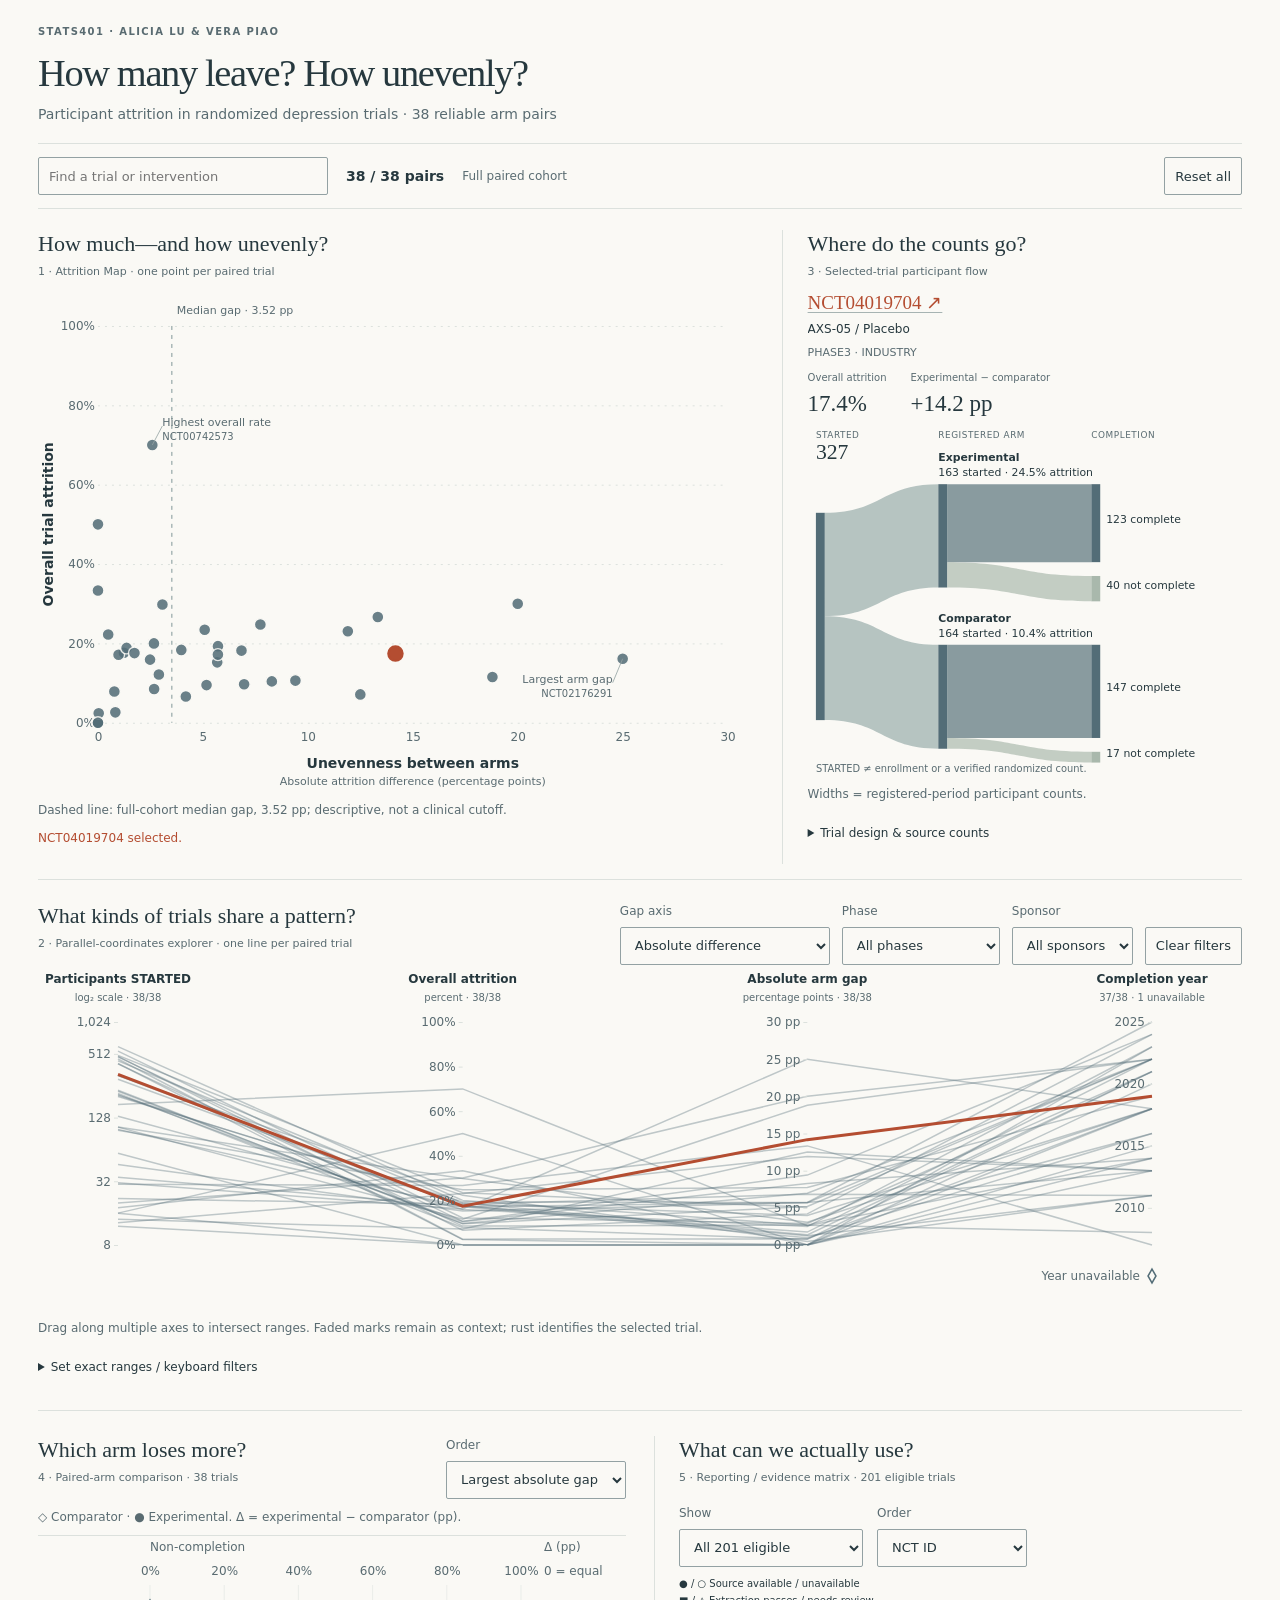
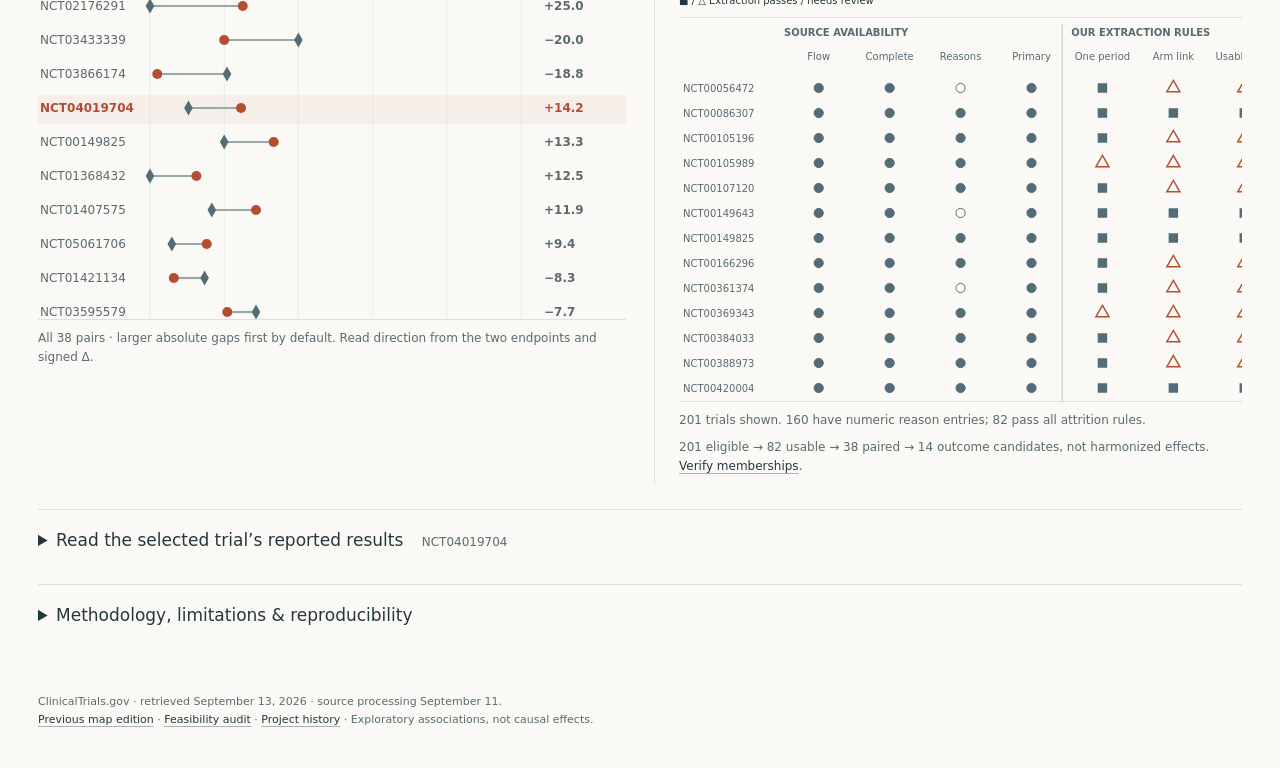
==== five-view/index.html @ 1618196f "Publish five-view dashboard alongside preserved project page" ====
<!doctype html><html lang="en"><head><meta charset="utf-8"><meta name="viewport" content="width=device-width, initial-scale=1"><title>How many leave? How unevenly? · STATS401</title><link rel="stylesheet" href="style.css"><script defer src="vendor/d3.v7.min.js"></script><script defer src="dashboard-data.js"></script><script defer src="app.js"></script></head><body>
<a class="skip" href="#explorer-title">Skip to trial explorer</a>
<header><div class="eyebrow">STATS401 · Alicia Lu & Vera Piao</div><h1>How many leave? How unevenly?</h1><p class="subtitle" id="headline">Participant attrition in randomized depression trials · 38 reliable arm pairs</p></header><main>
<div class="overview-tools"><div class="search-wrap"><label class="sr-only" for="search">Find a trial by NCT, title or intervention</label><input id="search" type="search" role="combobox" aria-autocomplete="list" aria-expanded="false" aria-controls="search-results" autocomplete="off" placeholder="Find a trial or intervention"><ul id="search-results" role="listbox" hidden></ul></div><strong id="subset-status" role="status" aria-live="polite">38 / 38 pairs</strong><span id="filter-status" class="small"></span><button id="reset" type="button">Reset all</button></div>
<div class="main-analysis">
<section class="map-area primary-view" data-view="map"><h2>How much—and how unevenly? <span>1 · Attrition Map · one point per paired trial</span></h2><div id="attrition-map" class="chart map-chart"></div><p class="caption">Dashed line: full-cohort median gap, 3.52 pp; descriptive, not a clinical cutoff.</p><p id="selection-status" class="selection-status" role="status"></p></section>
<section id="selected-panel" class="primary-view" data-view="sankey"><h2>Where do the counts go? <span>3 · Selected-trial participant flow</span></h2><div id="trial-detail" aria-live="polite"></div><div id="sankey" class="chart"></div><p id="flow-status" class="caption"></p><details id="trial-metadata"><summary>Trial design & source counts</summary><div id="trial-metadata-content"></div></details></section>
</div>
<section class="explorer primary-view" data-view="parallel" aria-labelledby="explorer-title"><div class="section-heading"><h2 id="explorer-title" tabindex="-1">What kinds of trials share a pattern? <span>2 · Parallel-coordinates explorer · one line per paired trial</span></h2><div class="local-controls"><label>Gap axis<select id="gap-mode" title="Changing the gap definition clears only its range filter."><option value="absolute">Absolute difference</option><option value="signed">Experimental − comparator</option></select></label><label>Phase<select id="phase-filter"><option value="all">All phases</option></select></label><label>Sponsor<select id="sponsor-filter"><option value="all">All sponsors</option></select></label><button id="clear-filters" type="button">Clear filters</button></div></div><div id="parallel" class="chart" tabindex="0" aria-label="Parallel coordinates; scroll horizontally on narrow screens. Keyboard range controls follow."></div><p class="caption">Drag along multiple axes to intersect ranges. Faded marks remain as context; rust identifies the selected trial. <span class="scroll-hint">Swipe horizontally for all axes, or use exact ranges below.</span></p><details id="range-details"><summary>Set exact ranges / keyboard filters</summary><form id="range-form"><div id="range-inputs"></div><button type="submit">Apply ranges</button><span id="range-error" role="alert"></span></form></details></section>
<div class="lower-analysis">
<section class="primary-view" data-view="dumbbell"><div class="section-heading"><h2>Which arm loses more? <span>4 · Paired-arm comparison · 38 trials</span></h2><label>Order<select id="pair-sort"><option value="absolute">Largest absolute gap</option><option value="signed">Signed difference</option><option value="id">NCT ID</option></select></label></div><p class="caption">◇ Comparator · ● Experimental. Δ = experimental − comparator (pp).</p><div id="dumbbell" class="chart bounded" tabindex="0" aria-label="Scrollable paired comparisons"></div><p id="pair-note" class="caption"></p></section>
<section class="primary-view" data-view="matrix"><div class="section-heading"><h2>What can we actually use? <span>5 · Reporting / evidence matrix · 201 eligible trials</span></h2></div><div class="local-controls"><label>Show<select id="report-status"><option value="all">All 201 eligible</option><option value="subset">Current paired subset</option><option value="usable">82 usable rates</option><option value="review">119 needing review</option></select></label><label>Order<select id="report-sort"><option value="id">NCT ID</option><option value="year">Completion year</option></select></label></div><div class="matrix-key">● / ○ Source available / unavailable<br>■ / △ Extraction passes / needs review</div><div id="matrix" class="chart bounded" tabindex="0" aria-label="Scrollable reporting matrix"></div><p id="report-note" class="caption"></p><p class="caption">201 eligible → 82 usable → 38 paired → 14 outcome candidates, not harmonized effects. <a href="eligibility.json">Verify memberships</a>.</p></section>
</div>
<div class="secondary-views"><details id="record-details"><summary>Read the selected trial’s reported results <span id="record-id"></span></summary><details id="reason-details"><summary>Original non-completion reasons</summary><label>Display<select id="reason-mode"><option value="count">Reported counts</option><option value="share">Share of non-completions, reconciled arms only</option></select></label><div id="reason-detail"></div></details><details id="outcome-details"><summary>Primary outcome information—not harmonized</summary><div id="outcome-detail"></div></details></details>
<details id="methods" class="methods"><summary>Methodology, limitations & reproducibility</summary><div class="method-copy"><h3>Source and scope</h3><p>ClinicalTrials.gov v2 API, retrieved September 13, 2026; source processing September 11. Four immutable local JSON pages, 335 candidate studies, 201 eligible studies. Completed interventional studies with Phase II/III present, randomized parallel design, structured results and explicit major-depression labels; mixed bipolar/schizophrenia labels deferred. This is a selected registry cohort, not a census. <a href="../docs/EXTENDED_DATA_DICTIONARY.md">Field-level definitions</a>.</p>
<h3>How the coordinated views work</h3><p>The explorer contains exactly the 38 reliable paired trials. Axes show STARTED on a log₂ scale, overall attrition in percent, absolute or signed arm difference in percentage points, and completion year. One year is unavailable: its line stops before that axis and a separate missing marker remains selectable. Any active year range excludes that record. Phase and sponsor are categorical filters, not numerical axes. Multiple ranges and category filters intersect; endpoints are inclusive. Changing the gap definition clears only that axis’s range.</p><p>Trial selection and filtered membership are separate. An outside-subset selection remains visible with a warning; the Sankey always shows that one trial, never pooled participants. Search can return any of the 201 records; nonpaired records have no invented gap or flow. If a selected trial is excluded by the matrix’s local display filter, selection restores “All 201 eligible” to reveal it. Clearing filters preserves selection; Reset all also restores the default trial, axis mode, sorts, matrix display and reason units.</p><p>Sankey widths share one participants-per-pixel scale within the selected trial; that scale is recalculated when the trial changes. Do not compare ribbon widths between separate selections as absolute sample sizes. Each arm partitions STARTED into COMPLETED and not completed, without withdrawal-reason branches. Zero counts have zero-width ribbons and explicit terminal labels. STARTED is not relabeled randomized. The layout represents aggregate accounting, not individual longitudinal paths.</p><h3>Rates, periods and mappings</h3><p>Attrition = 1 − COMPLETED/STARTED, with positive STARTED and valid participant counts; aggregate arm counts before dividing. STARTED is not automatically number randomized. Enrollment differs from STARTED in 11 usable trials and is never substituted. The sole reported period can include follow-up. 51 trials have multiple periods; 106 need protocol/flow arm-mapping review; these categories overlap. No ambiguous period is selected. Exact label matches allow only case/whitespace normalization and must form a bijection.</p><p>Paired contrasts require exactly two groups, one explicitly EXPERIMENTAL and one explicit placebo, active, sham or no-intervention comparator. Registry types—not row order—define roles. NCT00149643 reports zero completions and is retained as a flagged anomaly, with a separate sensitivity analysis. Counts can be arithmetically valid without a resolved interpretation.</p>
<h3>Missingness and selection</h3><p>Missing values remain missing. Reasons are not synonym-merged; shares require the complete arm reason sum to reconcile with non-completions. 152 usable arms across 55 trials have reconciled reasons, while 69 otherwise usable arms lack a reason sum. Exact calendar span exists for only 39 usable trials and measures recruitment/study time, not participant follow-up. Sponsor extraction imbalance (52/155 INDUSTRY; 28/43 OTHER) limits generalization.</p>
<h3>Model and outcome limits</h3><p>The three-covariate, equal-trial regression estimates associations with overall trial attrition, not differential attrition, causes or predictions. All bootstrap coefficient intervals cross zero; the sponsor estimate is sensitive to the flagged record. HC3 standard errors and diagnostics are exported. We inspected 330 primary outcomes and 1,888 cells. The 14 MADRS-change candidates require adjudication of timepoint, analysis population, adjustment, missing-data handling and direction before an effect analysis. No effect-of-attrition or reporting-bias claim has been established.</p>
<h3>Reproduce and inspect</h3><p>From the repository root: run <code>.venv/bin/python scripts/deepen.py</code>, <code>.venv/bin/python scripts/validate_deep.py</code> and <code>.venv/bin/python scripts/validate_story.py</code>; serve with <code>python3 -m http.server 8000</code>, copy <code>final/data.json</code> and <code>final/eligibility.json</code> into <code>five-view/</code>, then open <code>/five-view/</code>. Original raw snapshot is required for exact rebuilding. No analytical definition changed in this dashboard pass.</p><p><a href="../data/analysis/trial_metrics.csv">Trial metrics</a> · <a href="../data/analysis/differential_attrition.csv">Paired differences</a> · <a href="../data/analysis/variable_coverage.csv">Missingness</a> · <a href="../data/analysis/model_coefficients.csv">Model estimates</a> · <a href="../FINAL_PROJECT_PROGRESS.md">Full audit</a> · <a href="../research-2026-09-27/">Preserved research edition</a> · <a href="../index.html">Interim edition</a></p>
<h3>Evaluation still to do</h3><p>Ask 4–6 classmates to summarize the story after one scroll, interpret a signed gap, identify its denominator, explain why 14 is not an effect-analysis sample, and distinguish a missing source field from an extraction rule needing review. Record correctness, approximate time, assistance, clarity ratings and comments. No human usability evaluation has yet been conducted.</p></div></details></div></main><footer>ClinicalTrials.gov · retrieved September 13, 2026 · source processing September 11.<br><a href="../final/">Previous map edition</a> · <a href="../COMPLEX_VIS_FEASIBILITY_AUDIT.md">Feasibility audit</a> · <a href="../FINAL_PROJECT_PROGRESS.md">Project history</a> · Exploratory associations, not causal effects.</footer><div id="tooltip" role="tooltip" hidden></div><noscript><p>This view needs JavaScript. <a href="../index.html">Open the static interim page</a>.</p></noscript></body></html>
---- five-view/style.css ----
:root{--paper:#faf9f5;--ink:#26383e;--muted:#596b71;--slate:#536d77;--rust:#b44d31;--line:#dce1dd;--soft:#e7eeeb}*{box-sizing:border-box}html{scroll-behavior:smooth}body{margin:0;background:var(--paper);color:var(--ink);font:15px/1.6 system-ui,-apple-system,BlinkMacSystemFont,"Segoe UI",sans-serif}header,main,footer{max-width:1460px;margin:auto;padding-inline:38px}header{padding-top:29px;padding-bottom:22px}.eyebrow{font-size:10px;font-weight:650;letter-spacing:.14em;text-transform:uppercase;color:var(--muted)}h1{font:400 clamp(34px,3.5vw,52px)/1.12 Georgia,"Times New Roman",serif;letter-spacing:-.035em;margin:12px 0 8px}.subtitle{margin:0;color:var(--muted);font-size:14px}.phone-only{display:none}h2{font-size:15px;font-weight:600;line-height:1.4;margin:0 0 8px}h2 span{font-size:12px;font-weight:400;color:var(--muted);display:block;margin-top:3px}h3{font-size:18px;line-height:1.3}p{max-width:850px}a{color:var(--ink);text-underline-offset:3px;text-decoration-color:#a7b4b3}a:hover{color:var(--rust)}.overview-tools{display:flex;align-items:center;gap:15px;padding:13px 0;border-top:1px solid var(--line);border-bottom:1px solid var(--line)}.view-label{font-size:14px;font-weight:650;margin-right:auto}.view-label span{font-size:12px;color:var(--muted);font-weight:400;margin-left:13px}input,select,button{font:13px system-ui;background:transparent;border:1px solid #93a1a3;color:var(--ink);padding:9px 10px;border-radius:2px;min-height:38px;max-width:100%}button{cursor:pointer}button:hover{background:var(--soft)}label{display:inline-flex;flex-direction:column;font-size:12px;gap:5px;color:var(--muted)}.search-wrap{position:relative;width:290px;z-index:5}#search{width:100%}#search-results{position:absolute;top:100%;left:0;right:0;background:var(--paper);box-shadow:0 8px 24px #26383e20;border:1px solid var(--line);list-style:none;margin:4px 0 0;padding:5px;max-height:340px;overflow:auto}#search-results button{display:block;width:100%;text-align:left;border:0;line-height:1.4;padding:10px;font-size:12px}#search-results button small{display:block;color:var(--muted);margin-top:4px}#search-results .no-result{padding:12px;font-size:13px}.main-analysis{display:grid;grid-template-columns:minmax(0,1fr) 310px;gap:32px;padding-top:21px}.map-area{min-width:0}.chart{width:100%;overflow-x:auto}.chart svg{display:block;width:100%;height:auto}.map-chart svg{min-width:0}.chart text{font-family:system-ui,sans-serif;fill:var(--muted);font-size:12px}.chart .domain{display:none}.chart .tick line{stroke:var(--line)}.map-chart .axis-title{font-size:14px;font-weight:550;fill:var(--ink)}.map-chart .annotation{font-size:11px}.map-chart .trial-mark{stroke:var(--paper);stroke-width:1.4;fill:var(--slate);opacity:.86}.trial-mark{cursor:pointer}.trial-mark:focus{outline:none;stroke:var(--rust);stroke-width:3}.trial-mark.selected{stroke:var(--rust)!important;stroke-width:2.5!important;fill:var(--rust)!important;opacity:1!important}g.selected,g.trial-mark:focus{stroke:none!important;fill:initial!important}g.selected>text,g.trial-mark:focus>text{font-weight:700;fill:var(--rust)}g.selected>.row-background{fill:#b44d3110;stroke:none}.trial-mark{transition:fill .15s,stroke-width .15s}.caption,.selection-status{font-size:12px;line-height:1.55;color:var(--muted);margin:9px 0}.selection-status{color:var(--rust);min-height:19px}#selected-panel{border-left:1px solid var(--line);padding-left:25px;min-width:0}#trial-detail h3{font:23px/1.15 Georgia,serif;margin:12px 0 7px;overflow-wrap:anywhere}#trial-detail .trial-label{font-size:14px;line-height:1.4;margin:9px 0 15px}.trial-metrics{display:flex;gap:27px;margin:15px 0 20px}.trial-metrics div{min-width:0}.trial-metrics dt{font-size:11px;color:var(--muted)}.trial-metrics dd{font:27px/1.2 Georgia,serif;margin:4px 0 0}.arm-block{margin:20px 0}.arm-label{display:flex;justify-content:space-between;gap:10px;font-size:12px}.arm-label strong{font-weight:600}.arm-label span{color:var(--rust);white-space:nowrap}.arm-name{font-size:12px;color:var(--muted);margin:3px 0 7px;overflow-wrap:anywhere}.completion-track{height:15px;display:flex;background:var(--soft);width:100%}.completed-segment{background:var(--slate)}.left-segment{background:var(--rust)}.arm-counts{display:flex;justify-content:space-between;font-size:11px;margin-top:6px;gap:5px}.bar-key{display:flex;flex-wrap:wrap;gap:13px;font-size:10px;margin:10px 0;color:var(--muted)}.key-completed{color:var(--slate)}.key-left{color:var(--rust)}.warning{font-size:12px;color:var(--rust)}#trial-metadata summary{font-size:12px}#trial-metadata-content{font-size:12px;color:var(--muted)}#trial-metadata-content dl{margin:8px 0;display:grid;grid-template-columns:80px 1fr;gap:4px 8px}#trial-metadata-content dd{margin:0;overflow-wrap:anywhere}.supporting-views{display:grid;grid-template-columns:1fr 1fr 1fr;gap:30px;margin-top:15px;padding-top:24px;border-top:1px solid var(--line)}.support{min-width:0}.support+.support{border-left:1px solid var(--line);padding-left:28px}.mini-chart{min-height:170px}.mini-chart svg{min-width:0}.mini-chart text{font-size:10px}.mini-chart .selected{stroke-width:2!important}#eligibility-stages{list-style:none;padding:0;margin:13px 0 12px}.eligibility-step{margin-bottom:10px;display:grid;grid-template-columns:32px 1fr 14px;column-gap:8px;align-items:baseline}.stage-number{font-size:14px;font-weight:650}.stage-label{font-size:12px;color:var(--muted)}.stage-track{height:4px;background:#e7ece8;margin-top:4px}.stage-bar{height:100%;background:var(--slate)}.stage-inclusion{color:var(--rust);font-size:12px}.evidence-key{font-size:10px;color:var(--muted)}.secondary-views{margin-top:29px;padding-bottom:20px}details{margin:12px 0}summary{cursor:pointer;font-size:14px;padding:9px 0;color:var(--ink)}.secondary-views>details{border-top:1px solid var(--line);padding:9px 0}.secondary-views>details>summary{font-size:17px;line-height:1.5}.secondary-views>details>summary span{font-size:12px;color:var(--muted);margin-left:13px}details[open]>summary{margin-bottom:12px}.local-controls{display:flex;gap:20px;flex-wrap:wrap;margin:16px 0}.detail-chart{margin:18px 0}.detail-chart svg{min-width:850px}.matrix-key{font-size:12px;display:flex;gap:25px;flex-wrap:wrap}.matrix-key b{font-weight:400;color:var(--rust)}.matrix-chart{max-height:450px;overflow:auto;border-block:1px solid var(--line)}.matrix-chart svg{min-width:930px}.method-copy{max-width:880px}.method-copy h3{font-size:16px}.method-copy p,details>p{font-size:13px}.small{font-size:12px;color:var(--muted)}code{font-size:12px;overflow-wrap:anywhere}table{border-collapse:collapse;width:100%;font-size:12px}th,td{text-align:left;padding:8px;border-bottom:1px solid var(--line);vertical-align:top}#reason-detail,#outcome-detail{overflow:auto}#tooltip{position:fixed;z-index:20;max-width:min(330px,90vw);background:var(--ink);color:white;font-size:12px;line-height:1.5;padding:12px 15px;white-space:pre-line;overflow-wrap:anywhere;pointer-events:none;box-shadow:0 5px 18px #0002}footer{padding-block:15px 40px;font-size:11px;color:var(--muted)}.sr-only{position:absolute;width:1px;height:1px;padding:0;margin:-1px;overflow:hidden;clip:rect(0,0,0,0);white-space:nowrap;border:0}.skip{position:absolute;top:-100px}.skip:focus{top:0;background:white;padding:12px;z-index:50}:focus-visible{outline:3px solid var(--rust);outline-offset:3px}@media(max-width:1000px){header,main,footer{padding-inline:25px}.main-analysis{grid-template-columns:minmax(0,1fr) 270px;gap:20px}#selected-panel{padding-left:18px}.supporting-views{gap:18px}.support+.support{padding-left:17px}}@media(max-width:760px){header,main,footer{padding-inline:19px}header{padding-top:22px}.phone-only{display:block}h1{font-size:38px}.overview-tools{flex-wrap:wrap;gap:10px}.view-label{width:100%}.search-wrap{flex:1;min-width:180px}.main-analysis{display:flex;flex-direction:column;gap:20px}.map-area{width:100%}#selected-panel{border-left:0;border-top:1px solid var(--line);padding:19px 0 0;width:100%}.trial-metrics{gap:40px}.supporting-views{grid-template-columns:1fr;gap:18px}.support+.support{border-left:0;border-top:1px solid var(--line);padding:18px 0 0}.mini-chart{min-height:0}.secondary-views>details>summary span{display:block;margin:3px 0 0}.detail-chart svg{min-width:850px}#dumbbell svg{min-width:360px}.subtitle{font-size:12px}}@media(prefers-reduced-motion:reduce){html{scroll-behavior:auto}.trial-mark{transition:none}}

.design-line{font-size:11px;color:var(--muted)}
/* Frozen five-view dashboard. Existing methodological details remain below. */
header,main,footer{max-width:1600px}h1{font-size:clamp(32px,3vw,46px)}header{padding-block:24px 18px}.overview-tools{gap:18px}.overview-tools #reset{margin-left:auto}#subset-status{font-size:14px;white-space:nowrap}.main-analysis{grid-template-columns:minmax(0,1.55fr) minmax(360px,1fr);gap:30px}.primary-view{min-width:0}.primary-view h2{font:22px/1.25 Georgia,serif;margin:0 0 12px}.primary-view h2 span{font:11px/1.5 system-ui;margin-top:6px;color:var(--muted)}#selected-panel{padding-left:25px}#trial-detail h3{font:19px/1.2 Georgia;margin:6px 0}#trial-detail .trial-label{font-size:12px;margin:6px 0;max-height:48px;overflow:auto}.trial-metrics{margin:8px 0 3px;gap:24px}.trial-metrics dd{font-size:23px}.trial-metrics dt{font-size:10px}#sankey svg{min-width:390px}#sankey text{font-size:11px;fill:var(--ink)}#sankey .flow-heading{font-size:9px;letter-spacing:.06em;fill:var(--muted)}#sankey .flow-role{font-weight:650}#sankey .flow-total{font:22px Georgia,serif}#sankey .flow-footnote{font-size:10px;fill:var(--muted)}.flow-link{opacity:.67}.flow-link:hover,.flow-link:focus{opacity:1;stroke:var(--rust);stroke-width:1.5;outline:none}#sankey.selected{border:0;fill:initial!important;stroke:none!important}.empty-flow{padding:70px 10px;color:var(--muted);font-size:14px}.explorer{border-block:1px solid var(--line);padding:22px 0 12px;margin-top:15px}.section-heading{display:flex;align-items:flex-start;justify-content:space-between;gap:20px}.section-heading .local-controls{margin:0;gap:12px;align-items:flex-end}.section-heading .local-controls select{max-width:210px}.section-heading .local-controls button{align-self:flex-end}#parallel svg{min-width:760px}#parallel .parallel-line{fill:none!important;stroke:var(--slate);stroke-width:1.5;opacity:.36;cursor:pointer;pointer-events:stroke}#parallel .parallel-line:hover{stroke-width:3;opacity:1}#parallel .parallel-line.selected{fill:none!important;stroke:var(--rust)!important;stroke-width:3!important;opacity:1!important}#parallel .parallel-line:focus{stroke:var(--rust);stroke-width:4;opacity:1;outline:none}#parallel .axis-name{font-size:12px;font-weight:600;fill:var(--ink)}#parallel .axis-unit{font-size:10px}.axis-brush .selection{fill:var(--rust);fill-opacity:.16;stroke:var(--rust)}.axis-brush .overlay{cursor:crosshair}.missing-year{fill:var(--paper);stroke:var(--slate);stroke-width:1.5}#parallel .missing-year.selected{fill:var(--rust)!important}.outside-subset:not(.selected){opacity:.12!important}.trial-mark.selected{opacity:1!important}.lower-analysis{display:grid;grid-template-columns:1fr 1fr;gap:28px;padding-top:25px}.lower-analysis>section+section{border-left:1px solid var(--line);padding-left:24px}.bounded{height:385px;overflow:auto;border-block:1px solid var(--line);overscroll-behavior:contain}#dumbbell svg{min-width:360px}#matrix svg{min-width:820px}.matrix-key{font-size:10px;line-height:1.7;margin:8px 0}.lower-analysis .local-controls{margin:6px 0;gap:14px}#range-inputs{display:grid;grid-template-columns:repeat(4,1fr);gap:12px;margin-bottom:12px}fieldset{border:0;padding:0;margin:0;min-width:0}legend{font-size:12px;font-weight:600;margin-bottom:7px}fieldset label{width:47%;margin-right:2%}fieldset input{width:100%;font-size:12px}#range-error{font-size:12px;color:var(--rust);margin-left:15px}#range-details summary{font-size:12px}#range-details[open]{padding-bottom:12px}.secondary-views{margin-top:25px}#tooltip{max-width:min(370px,90vw)}g.trial-mark.outside-subset.selected{opacity:1!important}#trial-detail h3 a{color:var(--rust)}.map-chart .trial-mark.selected{r:7}
@media(max-width:1150px){.main-analysis{grid-template-columns:minmax(0,1.3fr) minmax(340px,1fr);gap:20px}.section-heading{flex-wrap:wrap;gap:8px}.section-heading .local-controls{margin-bottom:10px}.lower-analysis{gap:18px}.primary-view h2{font-size:20px}header,main,footer{padding-inline:24px}}
@media(max-width:850px){.main-analysis{display:flex;flex-direction:column}.map-area{width:100%}#selected-panel{border-left:0;border-top:1px solid var(--line);padding:20px 0 0}.lower-analysis{grid-template-columns:1fr}.lower-analysis>section+section{border-left:0;border-top:1px solid var(--line);padding:20px 0 0}.overview-tools{flex-wrap:wrap}.overview-tools .search-wrap{width:100%;flex:auto}.overview-tools #reset{margin-left:auto}#range-inputs{grid-template-columns:1fr 1fr}.section-heading .local-controls{flex-wrap:wrap}#sankey{max-width:550px}#selected-panel .trial-label{max-height:none}.trial-metrics{gap:40px}#filter-status{font-size:11px}header,main,footer{padding-inline:18px}.primary-view h2{font-size:21px}}
@media(prefers-reduced-motion:reduce){*{scroll-behavior:auto!important;transition:none!important}}
g.trial-mark.selected,g.trial-mark:focus{stroke:none!important;stroke-width:0!important;fill:none!important}g.trial-mark.selected>text{fill:var(--rust);stroke:none!important}#dumbbell svg{min-width:420px}#matrix svg{min-width:610px}#matrix text{font-size:10px}#matrix .row text{font-size:10px}#matrix .row.selected text{font-weight:700}.outside-subset:not(.selected){opacity:.2!important}
.scroll-hint{display:none}@media(max-width:850px){.scroll-hint{display:block;margin-top:4px}}
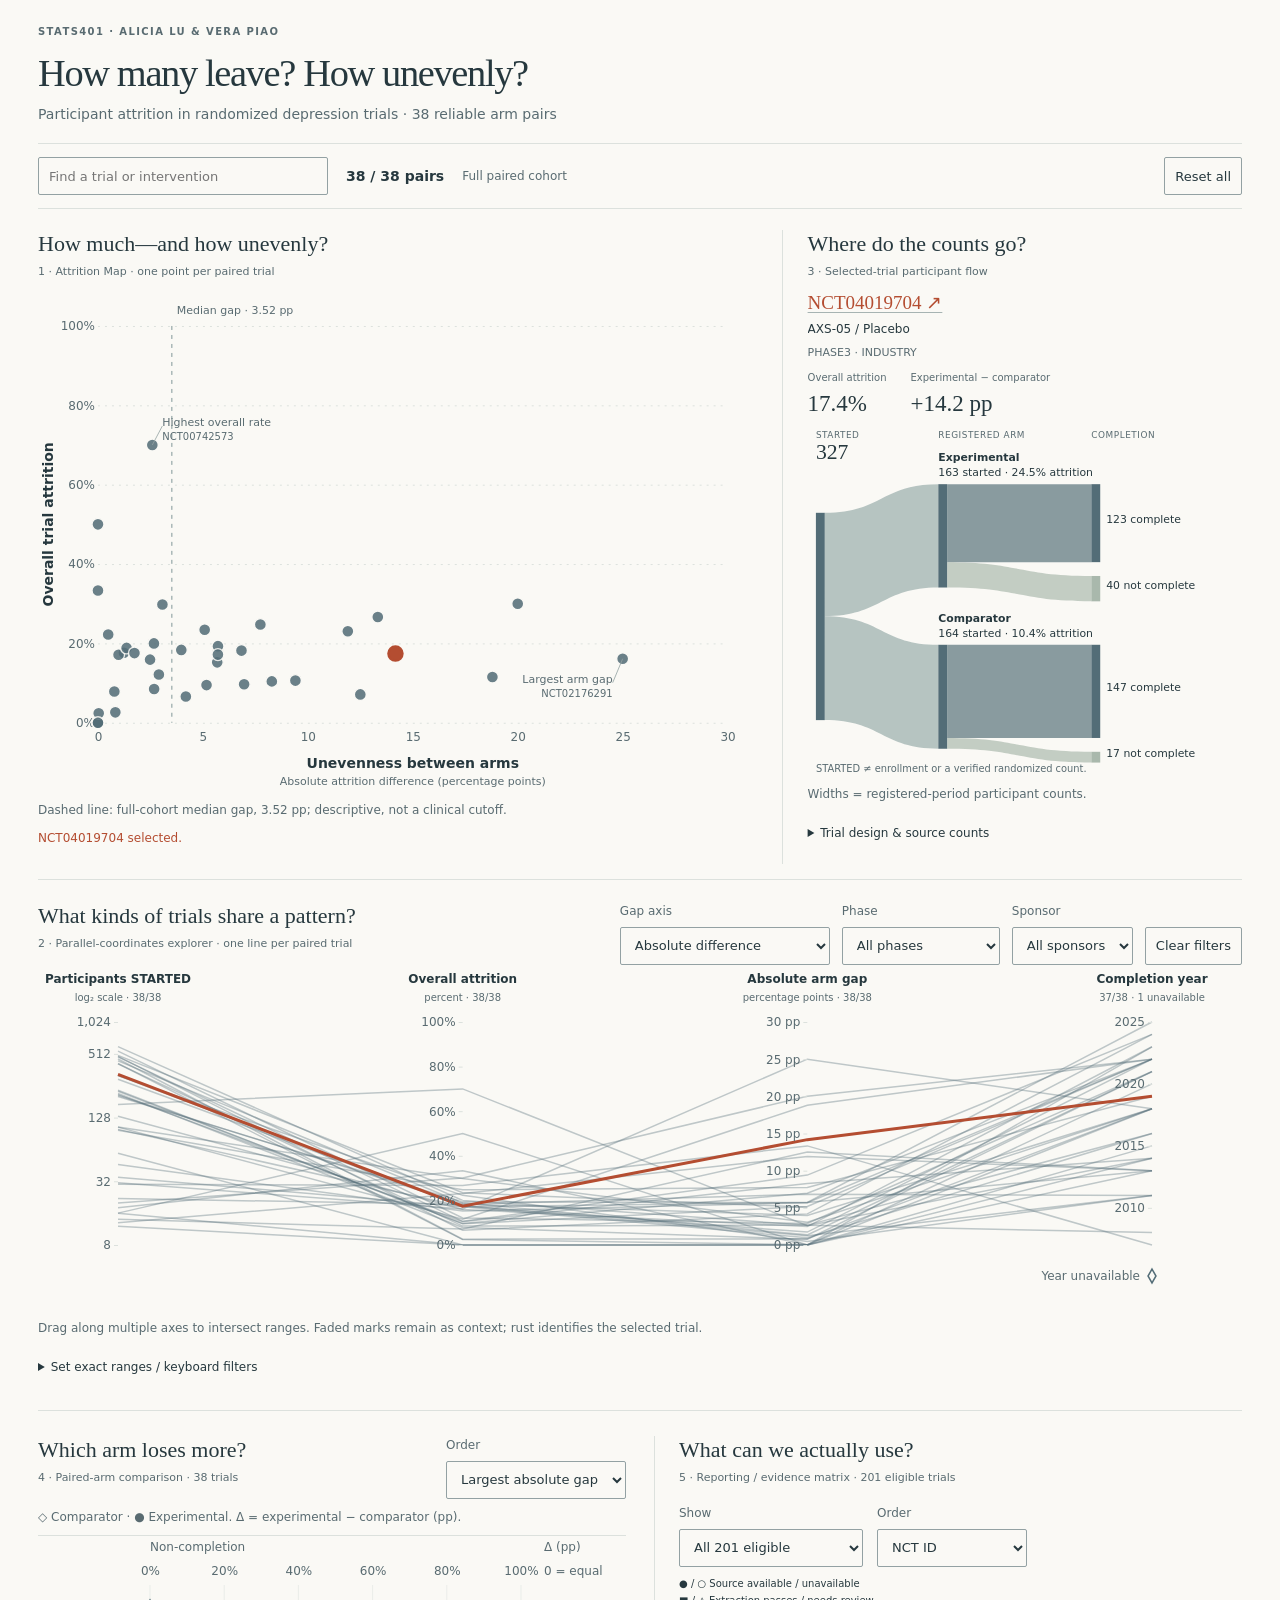
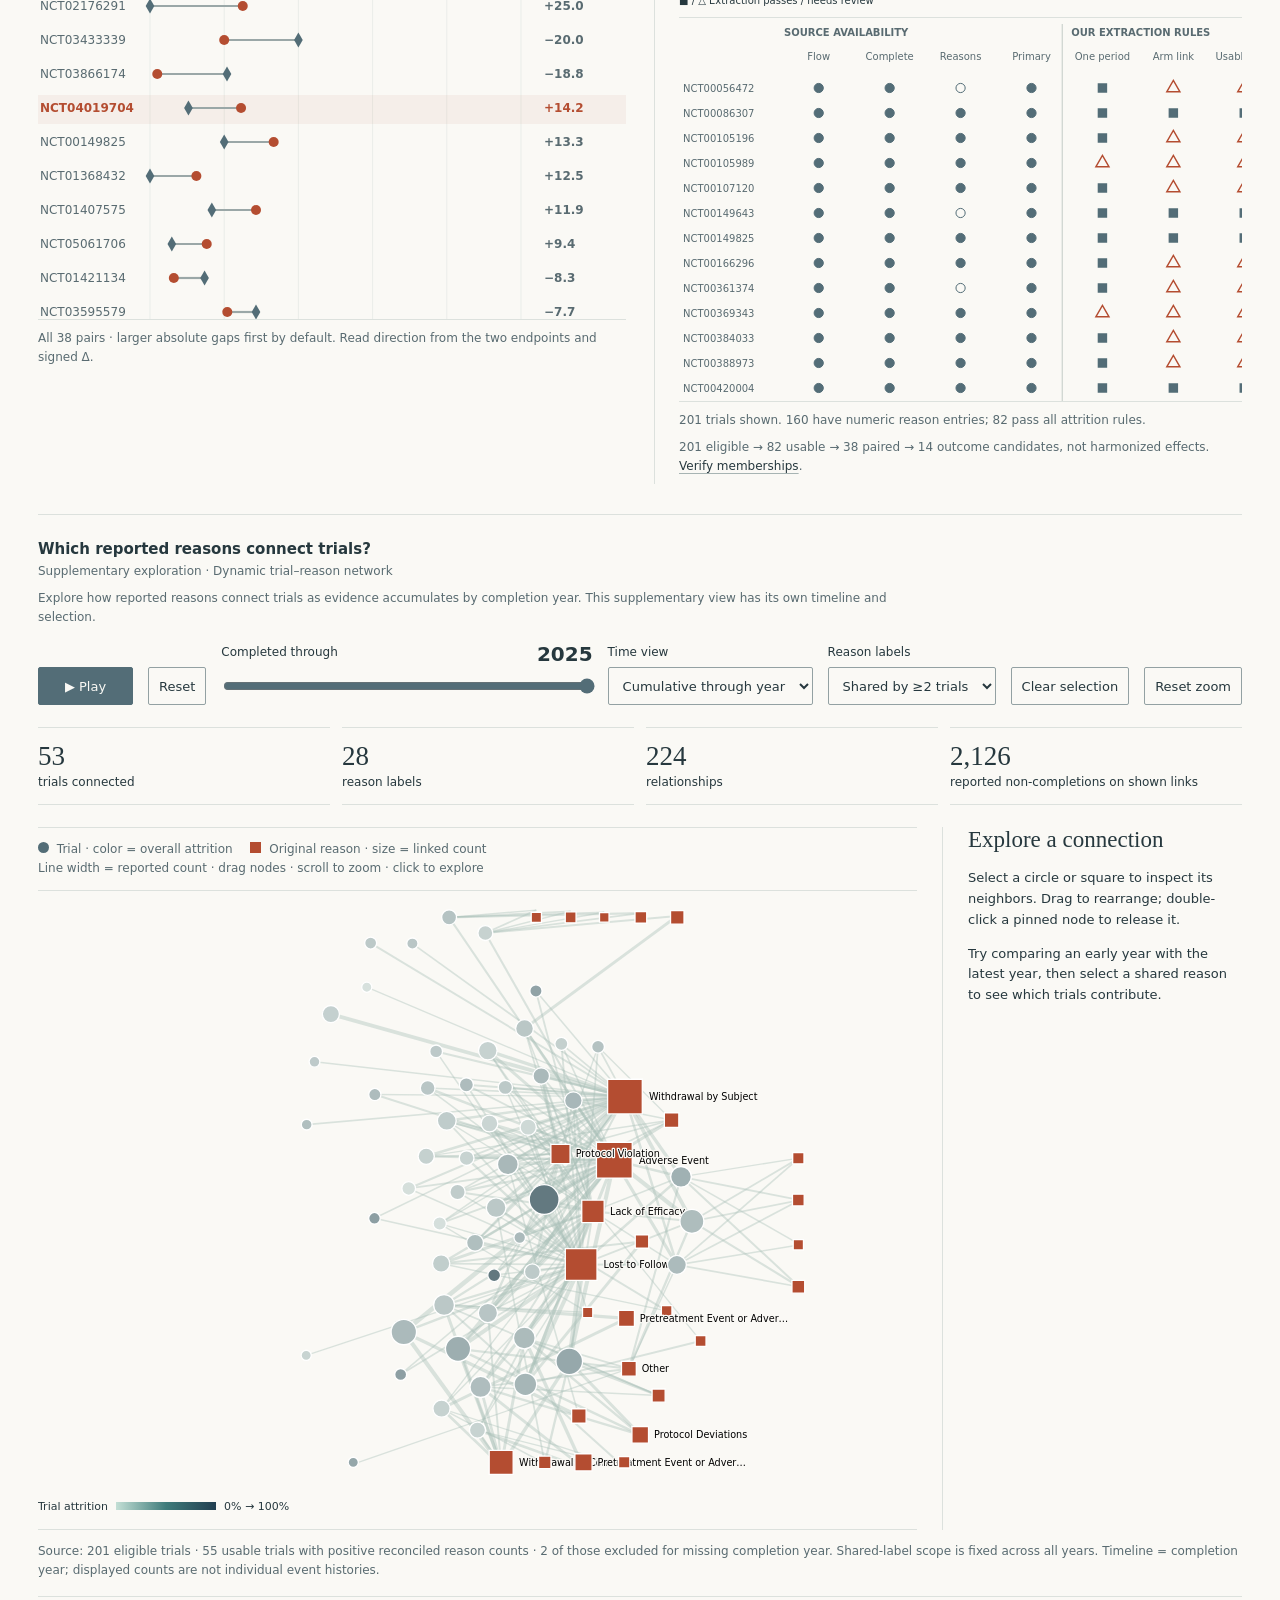
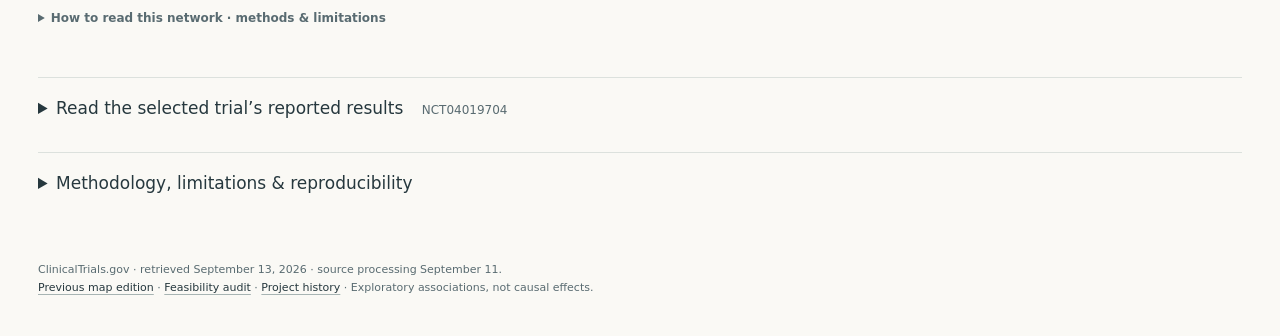
==== commit f498f47f: "Add files via upload Embed dynamic network below the five main views" ====
--- a/five-view/index.html
+++ b/five-view/index.html
@@ -11,6 +11,7 @@
 <section class="primary-view" data-view="dumbbell"><div class="section-heading"><h2>Which arm loses more? <span>4 · Paired-arm comparison · 38 trials</span></h2><label>Order<select id="pair-sort"><option value="absolute">Largest absolute gap</option><option value="signed">Signed difference</option><option value="id">NCT ID</option></select></label></div><p class="caption">◇ Comparator · ● Experimental. Δ = experimental − comparator (pp).</p><div id="dumbbell" class="chart bounded" tabindex="0" aria-label="Scrollable paired comparisons"></div><p id="pair-note" class="caption"></p></section>
 <section class="primary-view" data-view="matrix"><div class="section-heading"><h2>What can we actually use? <span>5 · Reporting / evidence matrix · 201 eligible trials</span></h2></div><div class="local-controls"><label>Show<select id="report-status"><option value="all">All 201 eligible</option><option value="subset">Current paired subset</option><option value="usable">82 usable rates</option><option value="review">119 needing review</option></select></label><label>Order<select id="report-sort"><option value="id">NCT ID</option><option value="year">Completion year</option></select></label></div><div class="matrix-key">● / ○ Source available / unavailable<br>■ / △ Extraction passes / needs review</div><div id="matrix" class="chart bounded" tabindex="0" aria-label="Scrollable reporting matrix"></div><p id="report-note" class="caption"></p><p class="caption">201 eligible → 82 usable → 38 paired → 14 outcome candidates, not harmonized effects. <a href="eligibility.json">Verify memberships</a>.</p></section>
 </div>
+<section id="dynamic-network-section" aria-labelledby="dynamic-network-title" style="margin-top:30px;padding-top:24px;border-top:1px solid var(--line)"><h2 id="dynamic-network-title">Which reported reasons connect trials? <span>Supplementary exploration · Dynamic trial–reason network</span></h2><p class="caption">Explore how reported reasons connect trials as evidence accumulates by completion year. This supplementary view has its own timeline and selection.</p><iframe id="dynamic-network-frame" title="Dynamic trial–reason network with completion-year playback" src="../dynamic-network/?embed=1" loading="lazy" style="display:block;width:100%;height:1120px;border:0;background:transparent"></iframe></section><script defer src="network-embed.js"></script>
 <div class="secondary-views"><details id="record-details"><summary>Read the selected trial’s reported results <span id="record-id"></span></summary><details id="reason-details"><summary>Original non-completion reasons</summary><label>Display<select id="reason-mode"><option value="count">Reported counts</option><option value="share">Share of non-completions, reconciled arms only</option></select></label><div id="reason-detail"></div></details><details id="outcome-details"><summary>Primary outcome information—not harmonized</summary><div id="outcome-detail"></div></details></details>
 <details id="methods" class="methods"><summary>Methodology, limitations & reproducibility</summary><div class="method-copy"><h3>Source and scope</h3><p>ClinicalTrials.gov v2 API, retrieved September 13, 2026; source processing September 11. Four immutable local JSON pages, 335 candidate studies, 201 eligible studies. Completed interventional studies with Phase II/III present, randomized parallel design, structured results and explicit major-depression labels; mixed bipolar/schizophrenia labels deferred. This is a selected registry cohort, not a census. <a href="../docs/EXTENDED_DATA_DICTIONARY.md">Field-level definitions</a>.</p>
 <h3>How the coordinated views work</h3><p>The explorer contains exactly the 38 reliable paired trials. Axes show STARTED on a log₂ scale, overall attrition in percent, absolute or signed arm difference in percentage points, and completion year. One year is unavailable: its line stops before that axis and a separate missing marker remains selectable. Any active year range excludes that record. Phase and sponsor are categorical filters, not numerical axes. Multiple ranges and category filters intersect; endpoints are inclusive. Changing the gap definition clears only that axis’s range.</p><p>Trial selection and filtered membership are separate. An outside-subset selection remains visible with a warning; the Sankey always shows that one trial, never pooled participants. Search can return any of the 201 records; nonpaired records have no invented gap or flow. If a selected trial is excluded by the matrix’s local display filter, selection restores “All 201 eligible” to reveal it. Clearing filters preserves selection; Reset all also restores the default trial, axis mode, sorts, matrix display and reason units.</p><p>Sankey widths share one participants-per-pixel scale within the selected trial; that scale is recalculated when the trial changes. Do not compare ribbon widths between separate selections as absolute sample sizes. Each arm partitions STARTED into COMPLETED and not completed, without withdrawal-reason branches. Zero counts have zero-width ribbons and explicit terminal labels. STARTED is not relabeled randomized. The layout represents aggregate accounting, not individual longitudinal paths.</p><h3>Rates, periods and mappings</h3><p>Attrition = 1 − COMPLETED/STARTED, with positive STARTED and valid participant counts; aggregate arm counts before dividing. STARTED is not automatically number randomized. Enrollment differs from STARTED in 11 usable trials and is never substituted. The sole reported period can include follow-up. 51 trials have multiple periods; 106 need protocol/flow arm-mapping review; these categories overlap. No ambiguous period is selected. Exact label matches allow only case/whitespace normalization and must form a bijection.</p><p>Paired contrasts require exactly two groups, one explicitly EXPERIMENTAL and one explicit placebo, active, sham or no-intervention comparator. Registry types—not row order—define roles. NCT00149643 reports zero completions and is retained as a flagged anomaly, with a separate sensitivity analysis. Counts can be arithmetically valid without a resolved interpretation.</p>
